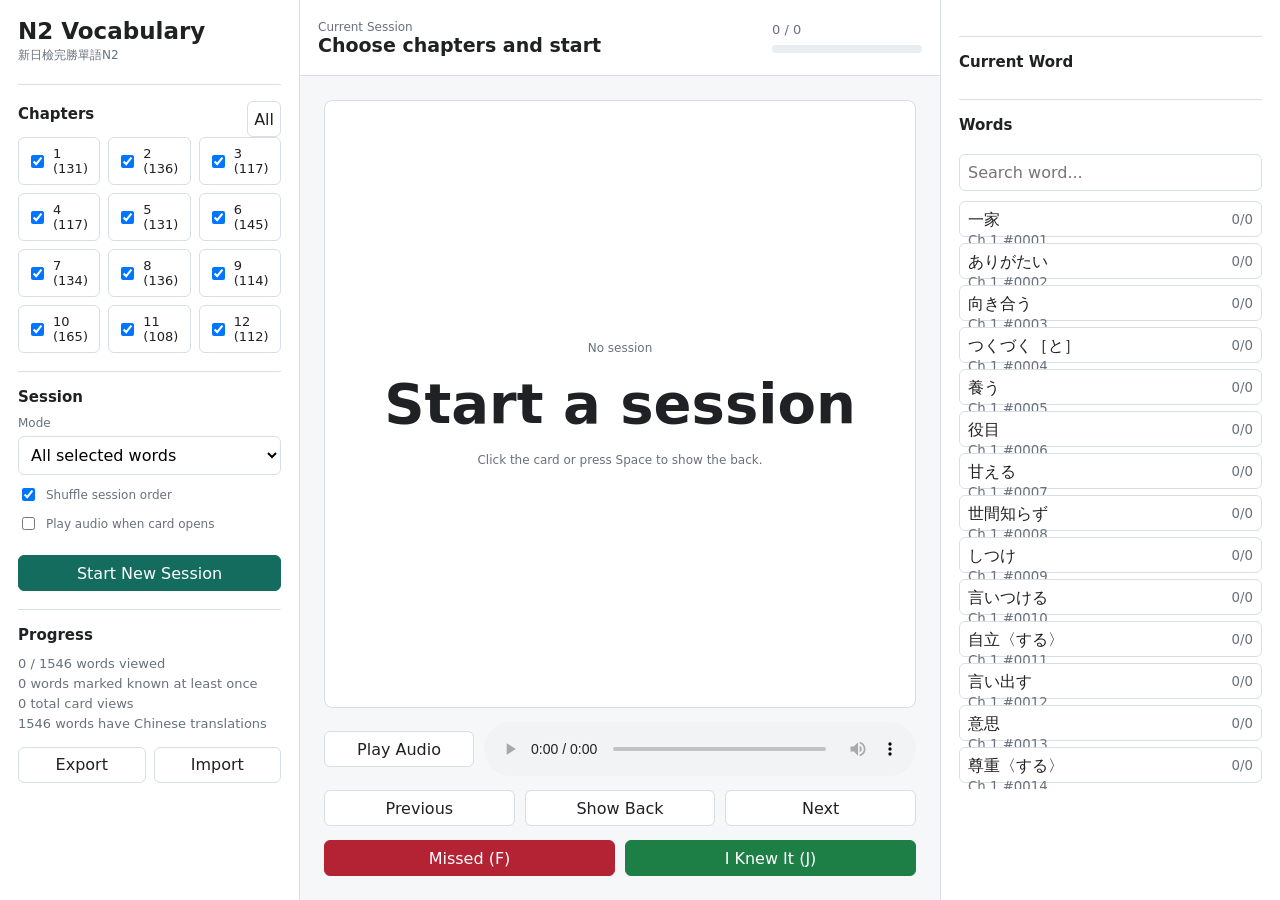
==== index.html @ 4fbc3731 "Publish N2 vocabulary trainer" ====
<!doctype html>
<html lang="en">
  <head>
    <meta charset="utf-8">
    <meta name="viewport" content="width=device-width, initial-scale=1">
    <title>N2 Vocabulary Trainer</title>
    <link rel="icon" href="data:,">
    <link rel="stylesheet" href="./style.css">
  </head>
  <body>
    <aside class="sidebar">
      <header class="brand">
        <h1>N2 Vocabulary</h1>
        <p>新日檢完勝單語N2</p>
      </header>

      <section class="panel">
        <div class="panel-head">
          <h2>Chapters</h2>
          <button id="allChapters" type="button">All</button>
        </div>
        <div id="chapterList" class="chapter-list"></div>
      </section>

      <section class="panel">
        <h2>Session</h2>
        <label class="field">
          <span>Mode</span>
          <select id="modeSelect">
            <option value="all">All selected words</option>
            <option value="random">Random sample</option>
            <option value="weak">Prioritize weak/unseen</option>
          </select>
        </label>
        <label class="field inline" id="sampleField">
          <span>Count</span>
          <input id="sampleCount" type="number" min="1" max="1546" value="50">
        </label>
        <label class="check">
          <input id="shuffleCards" type="checkbox" checked>
          <span>Shuffle session order</span>
        </label>
        <label class="check">
          <input id="autoPlay" type="checkbox">
          <span>Play audio when card opens</span>
        </label>
        <button id="startBtn" class="primary" type="button">Start New Session</button>
      </section>

      <section class="panel stats">
        <h2>Progress</h2>
        <div id="globalStats"></div>
        <div class="button-row">
          <button id="exportBtn" type="button">Export</button>
          <button id="importBtn" type="button">Import</button>
        </div>
        <input id="importFile" type="file" accept="application/json" hidden>
      </section>
    </aside>

    <main class="workspace">
      <header class="topbar">
        <div>
          <div class="eyebrow">Current Session</div>
          <h2 id="sessionTitle">Choose chapters and start</h2>
        </div>
        <div class="session-stats">
          <span id="positionText">0 / 0</span>
          <div class="progress-track"><div id="progressFill"></div></div>
        </div>
      </header>

      <section class="card-stage">
        <article id="flashcard" class="flashcard" tabindex="0">
          <div class="card-face front">
            <div class="card-meta" id="cardMeta">No session</div>
            <div class="word" id="wordText">Start a session</div>
            <div class="hint">Click the card or press Space to show the back.</div>
          </div>
          <div class="card-face back">
            <div class="card-meta" id="backMeta"></div>
            <div class="back-word" id="backWord"></div>
            <div class="translation" id="translationText"></div>
            <label class="edit-field">
              <span>Edit Chinese translation</span>
              <textarea id="translationEdit" rows="3"></textarea>
            </label>
            <div class="link-row">
              <a id="dictLink" target="_blank" rel="noreferrer">Dictionary search</a>
              <button id="saveTranslation" type="button">Save Translation</button>
            </div>
          </div>
        </article>

        <div class="audio-row">
          <button id="playAudioBtn" type="button" disabled>Play Audio</button>
          <audio id="audioPlayer" controls preload="none"></audio>
        </div>

        <div class="controls">
          <button id="prevBtn" type="button">Previous</button>
          <button id="flipBtn" type="button">Show Back</button>
          <button id="nextBtn" type="button">Next</button>
        </div>

        <div class="answer-controls">
          <button id="missBtn" class="danger" type="button">Missed (F)</button>
          <button id="knownBtn" class="success" type="button">I Knew It (J)</button>
        </div>
      </section>
    </main>

    <aside class="details">
      <section class="panel current">
        <h2>Current Word</h2>
        <dl id="wordStats"></dl>
      </section>
      <section class="panel list-panel">
        <div class="panel-head">
          <h2>Words</h2>
          <input id="searchInput" type="search" placeholder="Search word...">
        </div>
        <div id="wordList" class="word-list"></div>
      </section>
    </aside>

    <script src="./data.js"></script>
    <script src="./app.js"></script>
  </body>
</html>
---- style.css ----
:root {
  --ink: #202124;
  --muted: #68717d;
  --line: #d8dee6;
  --paper: #fff;
  --panel: #f6f7f9;
  --accent: #146c5f;
  --accent-soft: #e4f2ef;
  --warn: #a35a00;
  --danger: #b42334;
  --ok: #1d7f45;
}
* { box-sizing: border-box; }
[hidden] { display: none !important; }
body {
  margin: 0;
  min-height: 100vh;
  display: grid;
  grid-template-columns: 300px minmax(460px, 1fr) 340px;
  background: var(--panel);
  color: var(--ink);
  font-family: Inter, ui-sans-serif, system-ui, -apple-system, BlinkMacSystemFont, "Segoe UI", sans-serif;
}
button, input, select, textarea { font: inherit; }
button {
  min-height: 36px;
  border: 1px solid var(--line);
  border-radius: 6px;
  background: var(--paper);
  color: var(--ink);
  cursor: pointer;
}
button:hover { border-color: var(--accent); }
button.primary { background: var(--accent); color: #fff; border-color: var(--accent); width: 100%; margin-top: 12px; }
button.success { background: var(--ok); color: #fff; border-color: var(--ok); }
button.danger { background: var(--danger); color: #fff; border-color: var(--danger); }
a { color: var(--accent); }
.sidebar, .details {
  height: 100vh;
  overflow: auto;
  background: var(--paper);
  padding: 18px;
}
.sidebar { border-right: 1px solid var(--line); }
.details { border-left: 1px solid var(--line); }
.brand h1, h2 { margin: 0; letter-spacing: 0; }
.brand h1 { font-size: 23px; }
.brand p, .eyebrow, .card-meta, .hint, .field span, .check, dt { color: var(--muted); font-size: 12px; }
.brand p { margin: 3px 0 20px; }
.panel { border-top: 1px solid var(--line); padding-top: 16px; margin-top: 18px; }
.panel h2 { font-size: 15px; margin-bottom: 10px; }
.panel-head { display: flex; align-items: center; justify-content: space-between; gap: 10px; }
.field { display: grid; gap: 6px; margin: 10px 0; }
.field.inline { grid-template-columns: 1fr 88px; align-items: center; }
.field input, .field select, #searchInput, textarea {
  width: 100%; border: 1px solid var(--line); border-radius: 6px; padding: 8px; background: #fff;
}
.check { display: flex; gap: 8px; align-items: center; margin: 10px 0; }
.chapter-list { display: grid; grid-template-columns: repeat(3, 1fr); gap: 8px; }
.chapter-list label { display: flex; align-items: center; gap: 6px; padding: 8px; border: 1px solid var(--line); border-radius: 6px; font-size: 13px; }
.button-row { display: grid; grid-template-columns: 1fr 1fr; gap: 8px; margin-top: 12px; }
.workspace { min-width: 0; height: 100vh; display: grid; grid-template-rows: auto 1fr; }
.topbar { min-height: 76px; display: flex; align-items: center; justify-content: space-between; gap: 18px; padding: 14px 18px; background: var(--paper); border-bottom: 1px solid var(--line); }
.topbar h2 { font-size: 19px; }
.session-stats { min-width: 150px; color: var(--muted); font-size: 13px; }
.progress-track { height: 8px; margin-top: 8px; overflow: hidden; border-radius: 999px; background: #e8edf2; }
#progressFill { width: 0; height: 100%; background: var(--accent); }
.card-stage { min-height: 0; display: grid; grid-template-rows: minmax(320px, 1fr) auto auto auto; gap: 14px; padding: 24px; }
.flashcard { position: relative; border: 1px solid var(--line); border-radius: 8px; background: var(--paper); overflow: hidden; outline: none; }
.card-face { position: absolute; inset: 0; display: flex; flex-direction: column; justify-content: center; align-items: center; gap: 16px; padding: 32px; text-align: center; backface-visibility: hidden; transition: transform .18s ease, opacity .18s ease; }
.back { transform: rotateY(180deg); opacity: 0; justify-content: flex-start; align-items: stretch; text-align: left; }
.flashcard.flipped .front { transform: rotateY(180deg); opacity: 0; }
.flashcard.flipped .back { transform: rotateY(0); opacity: 1; }
.word { font-size: 56px; line-height: 1.18; font-weight: 750; letter-spacing: 0; }
.back-word { align-self: stretch; min-height: 54px; font-size: 34px; line-height: 1.35; font-weight: 720; text-align: center; word-break: keep-all; overflow-wrap: anywhere; }
.back-word ruby { ruby-position: over; margin-inline: 2px; }
.back-word rt { font-size: 13px; font-weight: 600; color: var(--muted); line-height: 1; }
.translation { min-height: 76px; font-size: 30px; line-height: 1.35; font-weight: 650; text-align: center; align-self: stretch; display: grid; place-items: center; padding: 10px; background: var(--accent-soft); border-radius: 8px; }
.edit-field { display: grid; gap: 8px; color: var(--muted); font-size: 12px; }
.link-row { display: flex; align-items: center; justify-content: space-between; gap: 12px; }
.audio-row { display: grid; grid-template-columns: 150px 1fr; gap: 10px; align-items: center; }
audio { width: 100%; }
.controls, .answer-controls { display: grid; grid-template-columns: repeat(3, 1fr); gap: 10px; }
.answer-controls { grid-template-columns: 1fr 1fr; }
.stats #globalStats, #wordStats { font-size: 13px; line-height: 1.55; color: var(--muted); }
dl { display: grid; grid-template-columns: 1fr 1fr; gap: 8px 12px; margin: 0; }
dd { margin: 0; font-weight: 650; text-align: right; }
.list-panel { display: grid; grid-template-rows: auto 1fr; height: calc(100vh - 210px); }
.list-panel .panel-head { align-items: flex-start; flex-direction: column; }
.word-list { overflow: auto; display: grid; gap: 6px; align-content: start; padding-top: 10px; }
.word-item { display: grid; grid-template-columns: 1fr auto; gap: 8px; padding: 8px; border: 1px solid var(--line); border-radius: 6px; background: #fff; text-align: left; }
.word-item.active { border-color: var(--accent); background: var(--accent-soft); }
.word-item small { color: var(--muted); display: block; margin-top: 2px; }
@media (max-width: 1120px) { body { grid-template-columns: 280px 1fr; } .details { grid-column: 1 / -1; height: auto; border-left: 0; border-top: 1px solid var(--line); } .list-panel { height: 360px; } }
@media (max-width: 760px) { body { display: block; } .sidebar, .workspace, .details { height: auto; } .workspace { min-height: 680px; } .topbar { flex-direction: column; align-items: flex-start; } .word { font-size: 40px; } .audio-row { grid-template-columns: 1fr; } }
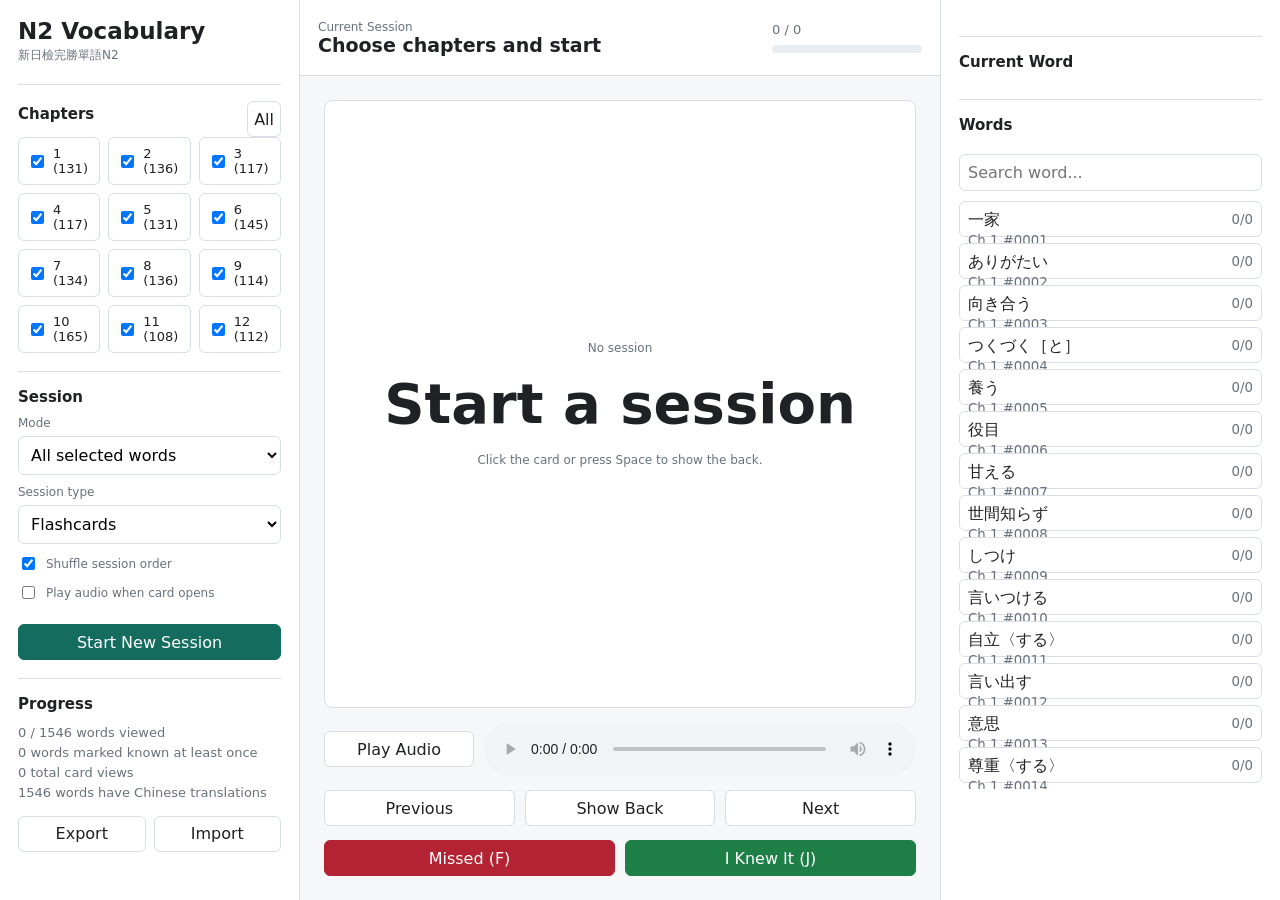
==== commit 63b52318: "Add multiple choice meaning test mode" ====
--- a/index.html
+++ b/index.html
@@ -30,6 +30,20 @@
             <option value="all">All selected words</option>
             <option value="random">Random sample</option>
             <option value="weak">Prioritize weak/unseen</option>
+          </select>
+        </label>
+        <label class="field">
+          <span>Session type</span>
+          <select id="studyMode">
+            <option value="flashcard">Flashcards</option>
+            <option value="choice">4-choice Chinese meaning test</option>
+          </select>
+        </label>
+        <label class="field" id="distractorField">
+          <span>Meaning options from</span>
+          <select id="distractorScope">
+            <option value="selected">Selected chapters</option>
+            <option value="all">All vocabulary</option>
           </select>
         </label>
         <label class="field inline" id="sampleField">
@@ -75,7 +89,7 @@
           <div class="card-face front">
             <div class="card-meta" id="cardMeta">No session</div>
             <div class="word" id="wordText">Start a session</div>
-            <div class="hint">Click the card or press Space to show the back.</div>
+            <div class="hint" id="frontHint">Click the card or press Space to show the back.</div>
           </div>
           <div class="card-face back">
             <div class="card-meta" id="backMeta"></div>
@@ -95,6 +109,11 @@
         <div class="audio-row">
           <button id="playAudioBtn" type="button" disabled>Play Audio</button>
           <audio id="audioPlayer" controls preload="none"></audio>
+        </div>
+
+        <div id="choicePanel" class="choice-panel" hidden>
+          <div id="choiceOptions" class="choice-options"></div>
+          <div id="choiceFeedback" class="choice-feedback" aria-live="polite"></div>
         </div>
 
         <div class="controls">
--- a/style.css
+++ b/style.css
@@ -80,6 +80,12 @@
 .link-row { display: flex; align-items: center; justify-content: space-between; gap: 12px; }
 .audio-row { display: grid; grid-template-columns: 150px 1fr; gap: 10px; align-items: center; }
 audio { width: 100%; }
+.choice-panel { display: grid; gap: 10px; }
+.choice-options { display: grid; grid-template-columns: repeat(2, minmax(0, 1fr)); gap: 10px; }
+.choice-option { min-height: 58px; padding: 10px 12px; text-align: left; line-height: 1.35; background: var(--paper); }
+.choice-option.correct { border-color: var(--ok); background: #e8f5ed; color: #145c32; }
+.choice-option.wrong { border-color: var(--danger); background: #fae8eb; color: #8a1726; }
+.choice-feedback { min-height: 24px; color: var(--muted); font-size: 13px; line-height: 1.45; }
 .controls, .answer-controls { display: grid; grid-template-columns: repeat(3, 1fr); gap: 10px; }
 .answer-controls { grid-template-columns: 1fr 1fr; }
 .stats #globalStats, #wordStats { font-size: 13px; line-height: 1.55; color: var(--muted); }
@@ -92,4 +98,4 @@
 .word-item.active { border-color: var(--accent); background: var(--accent-soft); }
 .word-item small { color: var(--muted); display: block; margin-top: 2px; }
 @media (max-width: 1120px) { body { grid-template-columns: 280px 1fr; } .details { grid-column: 1 / -1; height: auto; border-left: 0; border-top: 1px solid var(--line); } .list-panel { height: 360px; } }
-@media (max-width: 760px) { body { display: block; } .sidebar, .workspace, .details { height: auto; } .workspace { min-height: 680px; } .topbar { flex-direction: column; align-items: flex-start; } .word { font-size: 40px; } .audio-row { grid-template-columns: 1fr; } }
+@media (max-width: 760px) { body { display: block; } .sidebar, .workspace, .details { height: auto; } .workspace { min-height: 680px; } .topbar { flex-direction: column; align-items: flex-start; } .word { font-size: 40px; } .audio-row, .choice-options { grid-template-columns: 1fr; } }
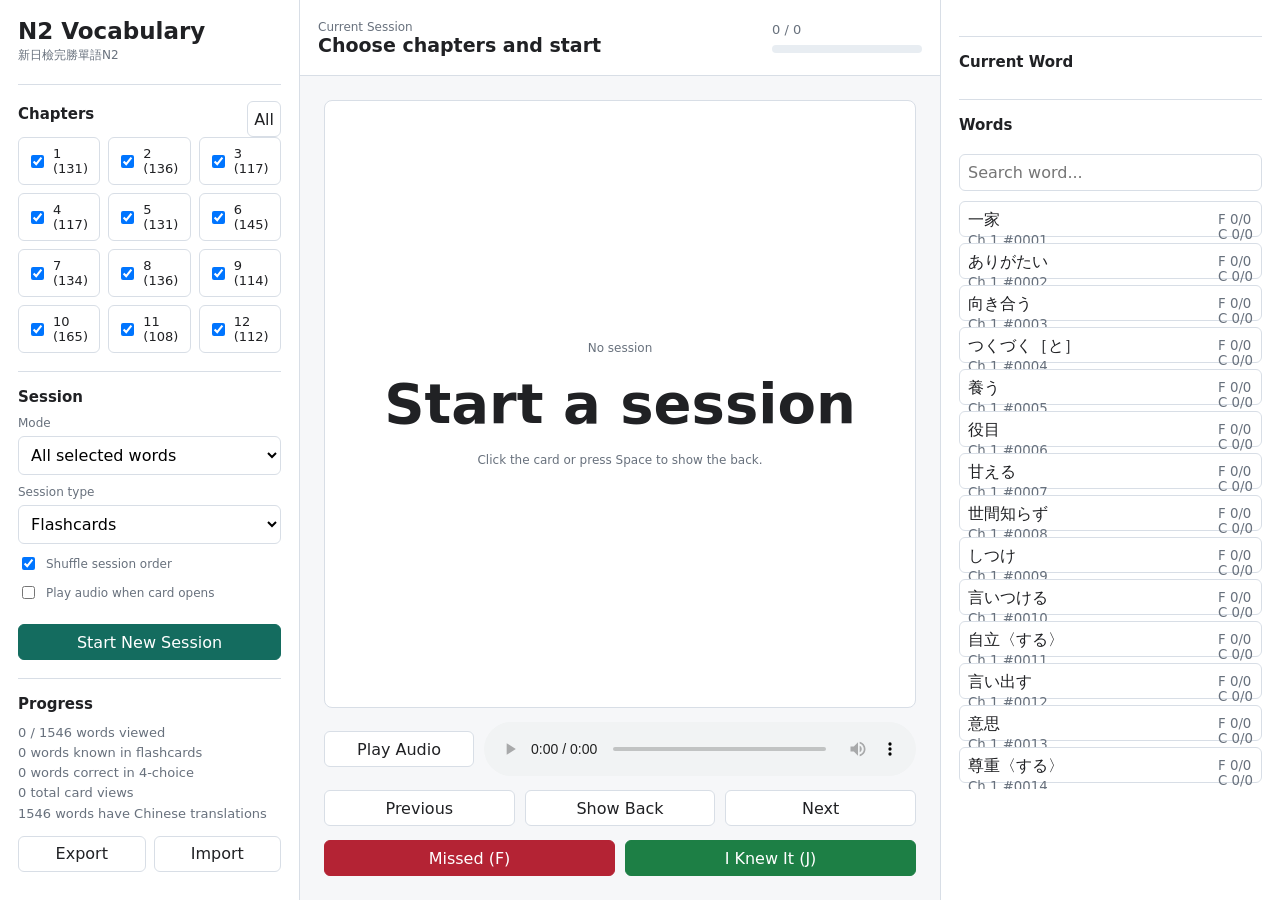
==== commit 4c0fec64: "Allow editing translations in choice mode" ====
--- a/index.html
+++ b/index.html
@@ -114,6 +114,14 @@
         <div id="choicePanel" class="choice-panel" hidden>
           <div id="choiceOptions" class="choice-options"></div>
           <div id="choiceFeedback" class="choice-feedback" aria-live="polite"></div>
+          <div id="choiceTranslationEditor" class="choice-translation-editor" hidden>
+            <div id="choiceEditHint" class="choice-edit-hint">Answer first to edit this word&apos;s Chinese meaning.</div>
+            <label class="edit-field">
+              <span>Edit Chinese translation for this word</span>
+              <textarea id="choiceTranslationEdit" rows="3"></textarea>
+            </label>
+            <button id="choiceSaveTranslation" type="button">Save Translation</button>
+          </div>
         </div>
 
         <div class="controls">
--- a/style.css
+++ b/style.css
@@ -86,6 +86,32 @@
 .choice-option.correct { border-color: var(--ok); background: #e8f5ed; color: #145c32; }
 .choice-option.wrong { border-color: var(--danger); background: #fae8eb; color: #8a1726; }
 .choice-feedback { min-height: 24px; color: var(--muted); font-size: 13px; line-height: 1.45; }
+.choice-translation-editor {
+  display: grid;
+  grid-template-columns: 1fr auto;
+  gap: 10px;
+  align-items: end;
+  padding: 12px;
+  border: 1px solid var(--line);
+  border-radius: 8px;
+  background: #f8fafb;
+}
+.choice-edit-hint {
+  grid-column: 1 / -1;
+  color: var(--muted);
+  font-size: 13px;
+  line-height: 1.4;
+}
+.choice-translation-editor:not(.locked) {
+  border-color: var(--accent);
+  background: var(--accent-soft);
+}
+.choice-translation-editor.locked textarea,
+.choice-translation-editor.locked button {
+  opacity: .55;
+}
+.choice-translation-editor .edit-field { margin: 0; }
+.choice-translation-editor button { min-width: 150px; }
 .controls, .answer-controls { display: grid; grid-template-columns: repeat(3, 1fr); gap: 10px; }
 .answer-controls { grid-template-columns: 1fr 1fr; }
 .stats #globalStats, #wordStats { font-size: 13px; line-height: 1.55; color: var(--muted); }
@@ -98,4 +124,4 @@
 .word-item.active { border-color: var(--accent); background: var(--accent-soft); }
 .word-item small { color: var(--muted); display: block; margin-top: 2px; }
 @media (max-width: 1120px) { body { grid-template-columns: 280px 1fr; } .details { grid-column: 1 / -1; height: auto; border-left: 0; border-top: 1px solid var(--line); } .list-panel { height: 360px; } }
-@media (max-width: 760px) { body { display: block; } .sidebar, .workspace, .details { height: auto; } .workspace { min-height: 680px; } .topbar { flex-direction: column; align-items: flex-start; } .word { font-size: 40px; } .audio-row, .choice-options { grid-template-columns: 1fr; } }
+@media (max-width: 760px) { body { display: block; } .sidebar, .workspace, .details { height: auto; } .workspace { min-height: 680px; } .topbar { flex-direction: column; align-items: flex-start; } .word { font-size: 40px; } .audio-row, .choice-options, .choice-translation-editor { grid-template-columns: 1fr; } }
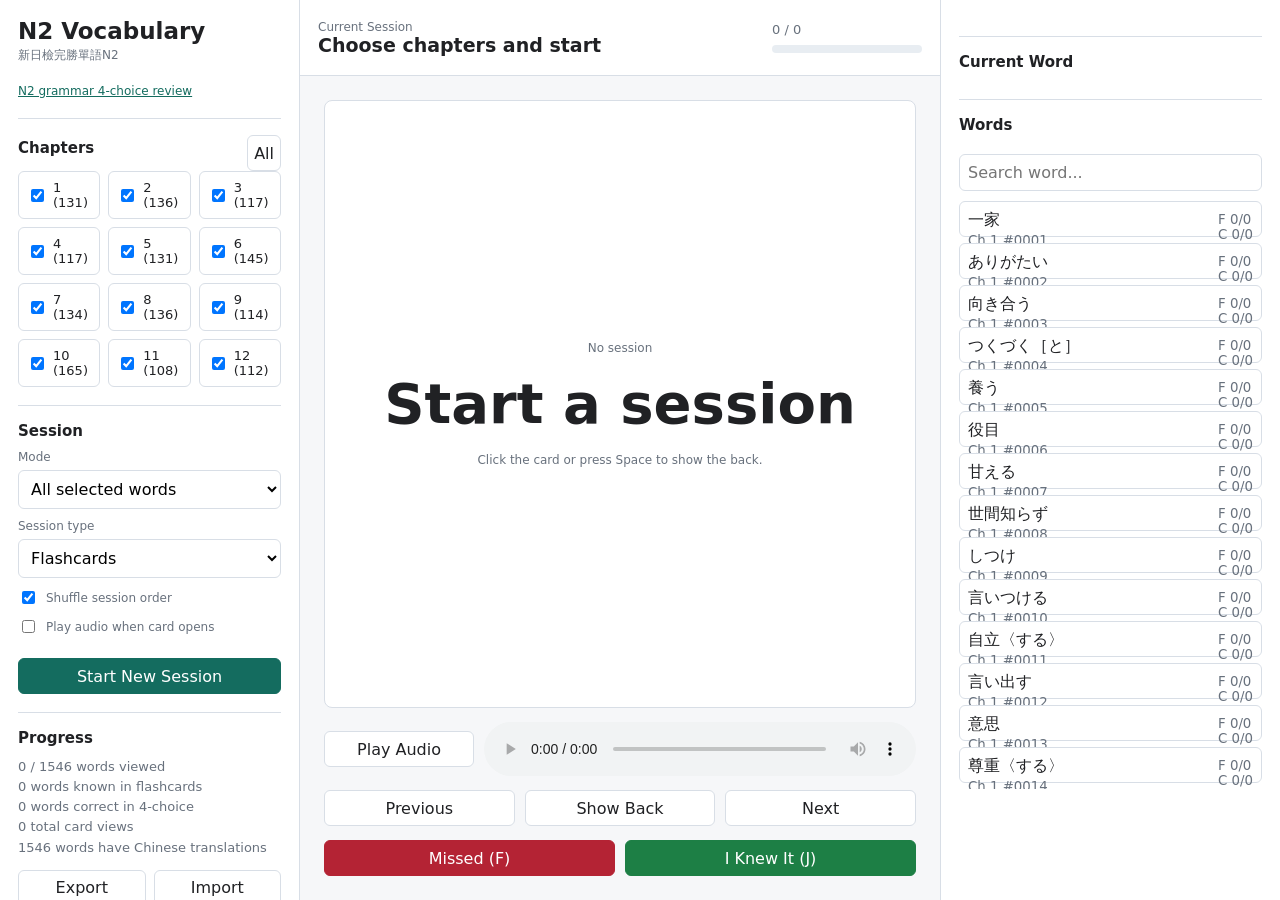
==== commit c80a3447: "Add N2 grammar review test" ====
--- a/index.html
+++ b/index.html
@@ -5,13 +5,14 @@
     <meta name="viewport" content="width=device-width, initial-scale=1">
     <title>N2 Vocabulary Trainer</title>
     <link rel="icon" href="data:,">
-    <link rel="stylesheet" href="./style.css">
+    <link rel="stylesheet" href="./style.css?v=choice-edit-2">
   </head>
   <body>
     <aside class="sidebar">
       <header class="brand">
         <h1>N2 Vocabulary</h1>
         <p>新日檢完勝單語N2</p>
+        <p><a href="./grammar.html">N2 grammar 4-choice review</a></p>
       </header>
 
       <section class="panel">
@@ -151,7 +152,7 @@
       </section>
     </aside>
 
-    <script src="./data.js"></script>
-    <script src="./app.js"></script>
+    <script src="./data.js?v=chapter12-meanings-1"></script>
+    <script src="./app.js?v=choice-edit-2"></script>
   </body>
 </html>
